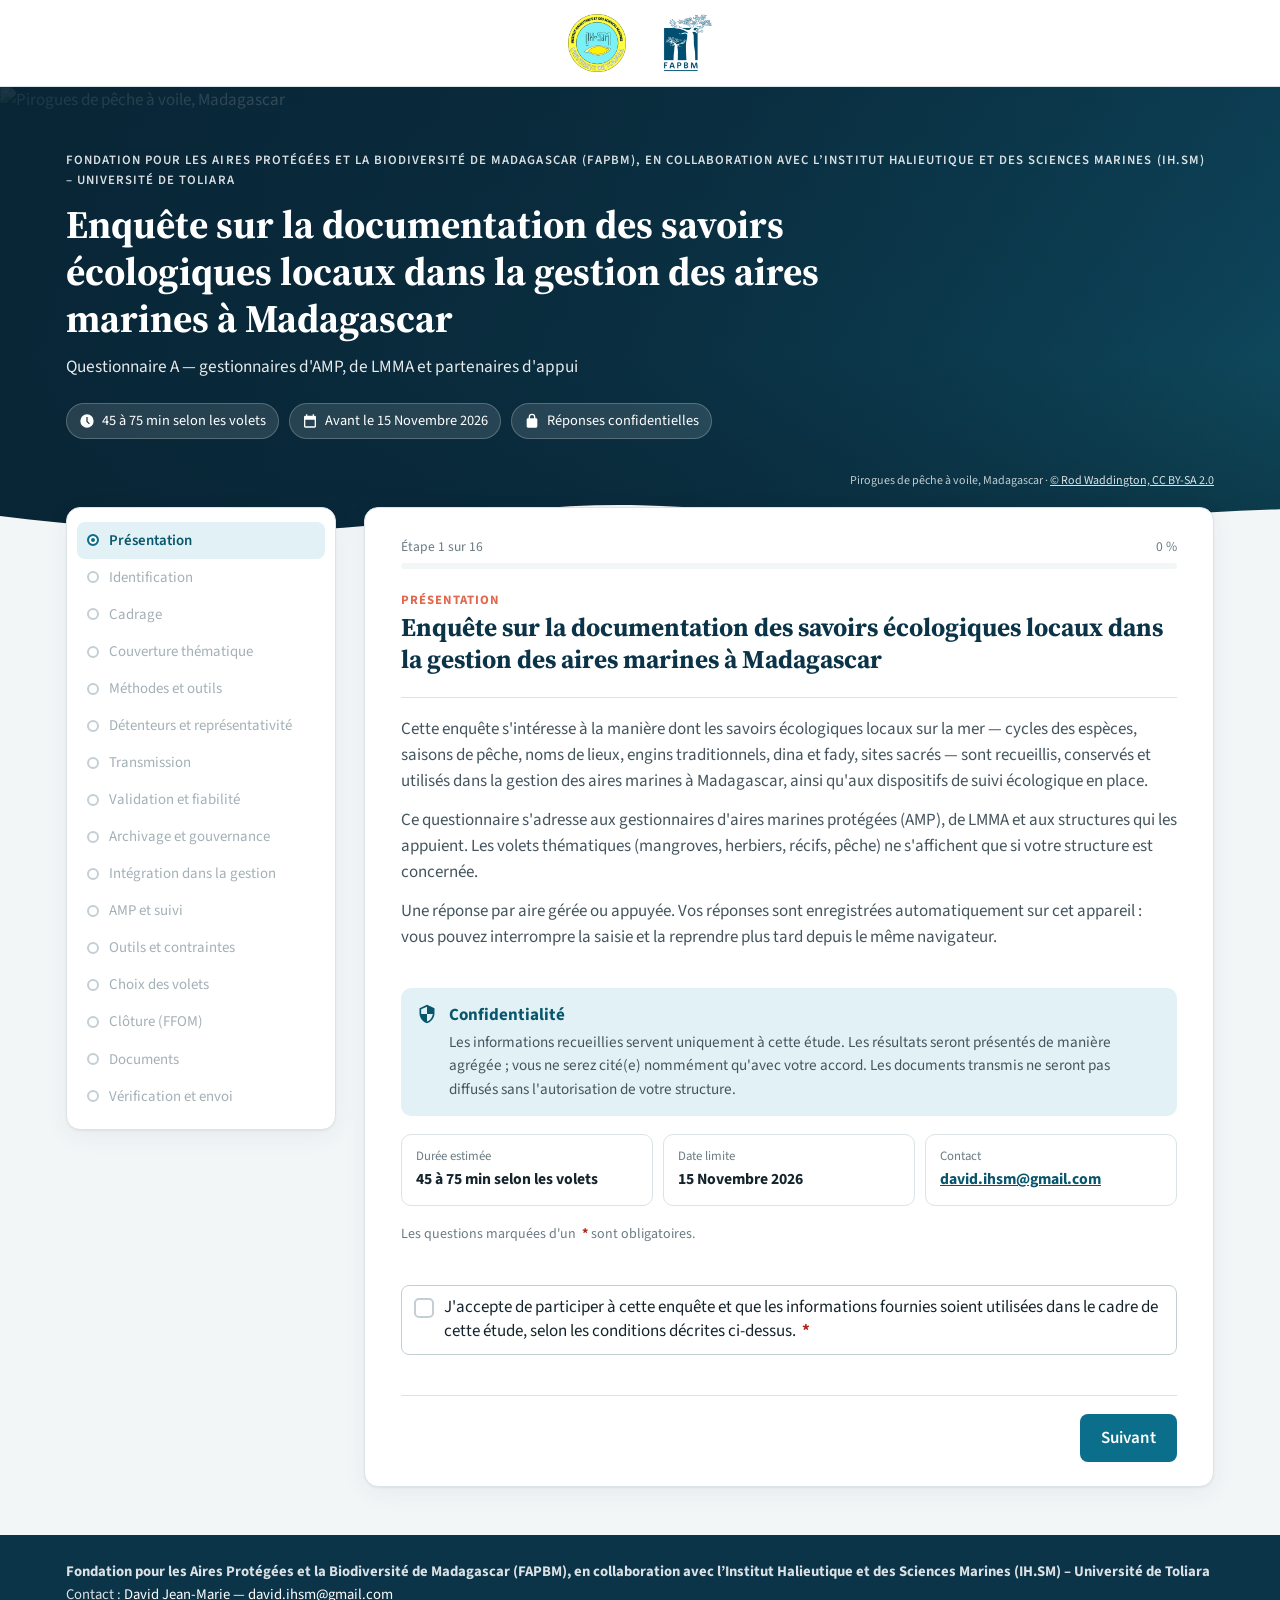
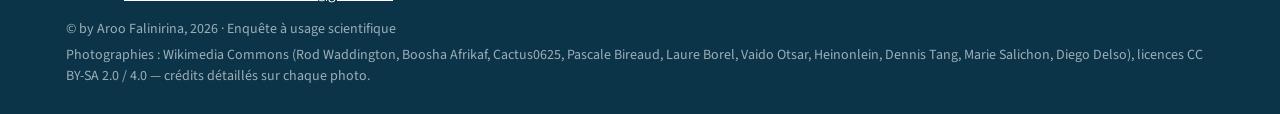
==== index.html @ 7b1e7fd5 "first commit" ====
<!doctype html>
<html lang="fr">
<head>
  <meta charset="utf-8">
  <meta name="viewport" content="width=device-width, initial-scale=1">
  <title>Enquête CET — Questionnaire gestionnaires</title>
  <meta name="description" content="Enquête sur la documentation des savoirs écologiques locaux dans la gestion des aires marines à Madagascar — questionnaire gestionnaires.">
  <meta name="robots" content="noindex">
  <link rel="icon" href="assets/img/favicon.svg" type="image/svg+xml">
  <link rel="preconnect" href="https://fonts.googleapis.com">
  <link rel="preconnect" href="https://fonts.gstatic.com" crossorigin>
  <link href="https://fonts.googleapis.com/css2?family=Source+Sans+3:wght@400;500;600;700&family=Source+Serif+4:opsz,wght@8..60,600;8..60,700&display=swap" rel="stylesheet">
  <link rel="stylesheet" href="assets/css/style.css">
</head>
<body>
  <header class="topbar">
    <div class="wrap">
      <ul class="logos" id="logos" aria-label="Institutions partenaires"></ul>
    </div>
  </header>

  <section class="hero">
    <div class="hero-photo" id="heroPhoto" aria-hidden="true"></div>
    <div class="wrap hero-inner">
      <p class="hero-org" id="heroOrganizer"></p>
      <h1 id="heroTitle"></h1>
      <p class="hero-sub" id="heroSubtitle"></p>
      <ul class="chips">
        <li><svg viewBox="0 0 24 24" width="16" height="16" aria-hidden="true"><path fill="currentColor" d="M12 2a10 10 0 1 0 0 20 10 10 0 0 0 0-20zm1 10.4 3.2 3.2-1.4 1.4-3.8-3.8V6h2v6.4z"/></svg><span id="chipTime"></span></li>
        <li><svg viewBox="0 0 24 24" width="16" height="16" aria-hidden="true"><path fill="currentColor" d="M19 4h-1V2h-2v2H8V2H6v2H5a2 2 0 0 0-2 2v14a2 2 0 0 0 2 2h14a2 2 0 0 0 2-2V6a2 2 0 0 0-2-2zm0 16H5V10h14v10z"/></svg><span>Avant le <span id="chipDeadline"></span></span></li>
        <li><svg viewBox="0 0 24 24" width="16" height="16" aria-hidden="true"><path fill="currentColor" d="M18 8h-1V6A5 5 0 0 0 7 6v2H6a2 2 0 0 0-2 2v10c0 1.1.9 2 2 2h12a2 2 0 0 0 2-2V10a2 2 0 0 0-2-2zM9 6a3 3 0 0 1 6 0v2H9V6z"/></svg>Réponses confidentielles</li>
      </ul>
    </div>
    <p class="hero-credit wrap small" id="heroCredit"></p>
    <svg class="hero-wave" viewBox="0 0 1440 60" preserveAspectRatio="none" aria-hidden="true"><path d="M0 30c120 20 240 30 360 20S600 10 720 14s240 30 360 30 240-20 360-24v40H0z" fill="var(--bg)"/></svg>
  </section>

  <main class="wrap" id="app">
    <div class="layout">
      <aside class="sidebar" aria-label="Étapes du questionnaire">
        <button type="button" class="nav-toggle" id="navToggle" aria-controls="stepList">
          <span class="muted small">Étape en cours</span><strong id="mobileStepName"></strong>
          <svg viewBox="0 0 24 24" width="20" height="20" aria-hidden="true"><path fill="currentColor" d="M7 10l5 5 5-5z"/></svg>
        </button>
        <nav><ol class="step-list" id="stepList"></ol></nav>
      </aside>

      <div class="panel" id="formTop">
        <div class="progress-wrap">
          <div class="progress-meta"><span id="progressLabel"></span><span id="progressPct"></span></div>
          <div class="progress" role="progressbar" aria-valuemin="0" aria-valuemax="100" aria-valuenow="0"><div class="progress-bar" id="progressBar"></div></div>
        </div>

        <div class="draft-banner" id="draftBanner" hidden>
          <p><strong>Un brouillon a été retrouvé sur cet appareil.</strong> Souhaitez-vous reprendre là où vous vous étiez arrêté(e) ? <span class="muted small">(les fichiers joints devront être ajoutés à nouveau)</span></p>
          <div><button type="button" class="btn btn-primary btn-sm" id="btnResume">Reprendre</button>
          <button type="button" class="btn btn-ghost btn-sm" id="btnRestart">Recommencer</button></div>
        </div>

        <form id="form" novalidate>
          <div id="stepContainer"></div>
          <div class="form-nav">
            <button type="button" class="btn btn-ghost" id="btnPrev">← Précédent</button>
            <span class="save-state muted small" id="saveState" aria-live="polite"></span>
            <button type="button" class="btn btn-primary" id="btnNext">Suivant</button>
          </div>
        </form>
      </div>
    </div>
  </main>

  <footer class="footer">
    <div class="wrap footer-inner">
      <p><strong id="footerOrganizer"></strong><br>Contact : <a id="footerContact" href="#"></a></p>
      <p class="muted small">©  by Aroo Falinirina, <span id="footerYear"></span> · Enquête à usage scientifique<br><span id="photoCredits"></span></p>
    </div>
  </footer>

  <script src="assets/js/survey-config.js"></script>
  <script src="assets/js/app.js"></script>
</body>
</html>
---- assets/css/style.css ----
/* ============================================================
   Enquête CET (gestionnaires) — feuille de style
   Couleurs principales : modifier les variables ci-dessous
   ============================================================ */
:root {
  color-scheme: light;
  --navy: #0b3448;
  --navy-2: #0f4c63;
  --accent: #0b6e8a;          /* bleu lagon (boutons, sélection) */
  --accent-strong: #08566c;
  --accent-soft: #e2f1f5;
  --coral: #e2674f;           /* corail (accents, progression) */
  --coral-soft: #fcebe7;
  --seagrass: var(--coral);   /* alias conservé pour compatibilité avec la feuille herbiers */
  --bg: #f3f6f7;
  --surface: #ffffff;
  --ink: #15242c;
  --ink-2: #44555e;
  --muted: #6b7b83;
  --line: #dbe3e6;
  --line-strong: #c3cfd4;
  --danger: #b42318;
  --danger-soft: #fdecea;
  --warn-soft: #fff6e5;
  --radius: 10px;
  --shadow: 0 1px 2px rgba(11, 52, 72, .06), 0 6px 24px rgba(11, 52, 72, .06);
  --font: "Source Sans 3", system-ui, -apple-system, "Segoe UI", Roboto, sans-serif;
  --serif: "Source Serif 4", Georgia, serif;
}

* { box-sizing: border-box; }
html { scroll-behavior: smooth; }
body { margin: 0; background: var(--bg); color: var(--ink); font: 400 17px/1.55 var(--font); -webkit-font-smoothing: antialiased; }
a { color: var(--accent-strong); }
[hidden] { display: none !important; }
.wrap { max-width: 1180px; margin: 0 auto; padding: 0 16px; }
.muted { color: var(--muted); }
.small { font-size: .875rem; }
code { background: var(--accent-soft); padding: 2px 6px; border-radius: 4px; font-size: .95em; }

/* ---------- barre des logos ---------- */
.topbar { background: var(--surface); border-bottom: 1px solid var(--line); }
.logos { list-style: none; margin: 0; padding: 14px 0; display: flex; flex-wrap: wrap; gap: 14px 36px; align-items: center; justify-content: center; }
.logo img { display: block; height: 58px; width: auto; max-width: 170px; object-fit: contain; }
.logo-fallback { display: inline-flex; align-items: center; height: 58px; padding: 0 14px; border: 1px dashed var(--line-strong); border-radius: 6px; color: var(--muted); font-size: .8rem; }

/* ---------- bandeau ---------- */
.hero { position: relative; color: #fff; background: linear-gradient(160deg, var(--navy) 0%, var(--navy-2) 70%, #136070 100%); overflow: hidden; }
.hero-photo { position: absolute; inset: 0; }
.hero-photo img { width: 100%; height: 100%; object-fit: cover; object-position: center 55%; display: block; }
/* voile sombre pour garantir la lisibilité du texte sur la photo */
.hero::after { content: ""; position: absolute; inset: 0; background: linear-gradient(90deg, rgba(8, 36, 52, .92) 0%, rgba(8, 36, 52, .72) 45%, rgba(8, 36, 52, .25) 100%), linear-gradient(0deg, rgba(8, 36, 52, .55), transparent 40%); pointer-events: none; }
.hero-inner { position: relative; z-index: 1; padding: 64px 16px 96px; }
.hero-credit { position: absolute; z-index: 1; right: 0; left: 0; bottom: 44px; margin: 0 auto; text-align: right; color: rgba(255,255,255,.75); font-size: .75rem; }
.hero-credit a { color: rgba(255,255,255,.85); }
.hero-org { margin: 0 0 10px; text-transform: uppercase; letter-spacing: .08em; font-size: .8rem; font-weight: 600; opacity: .85; }
.hero h1 { font-family: var(--serif); font-weight: 700; font-size: clamp(1.6rem, 3.2vw, 2.45rem); line-height: 1.2; margin: 0 0 12px; max-width: 860px; }
.hero-sub { margin: 0 0 22px; max-width: 760px; font-size: 1.08rem; opacity: .9; }
.chips { list-style: none; margin: 0; padding: 0; display: flex; flex-wrap: wrap; gap: 10px; }
.chips li { display: inline-flex; align-items: center; gap: 7px; padding: 6px 12px; border-radius: 999px; background: rgba(255,255,255,.12); border: 1px solid rgba(255,255,255,.22); font-size: .9rem; }
.chips span { margin-left: 0; }
.hero-wave { position: absolute; z-index: 1; bottom: -1px; left: 0; width: 100%; height: 40px; }

/* ---------- mise en page ---------- */
.layout { display: grid; grid-template-columns: 270px 1fr; gap: 28px; align-items: start; margin-top: -28px; position: relative; z-index: 2; padding-bottom: 48px; }
.panel { background: var(--surface); border: 1px solid var(--line); border-radius: 14px; box-shadow: var(--shadow); padding: 28px 36px 24px; min-width: 0; }

/* ---------- barre latérale ---------- */
.sidebar { position: sticky; top: 16px; background: var(--surface); border: 1px solid var(--line); border-radius: 14px; box-shadow: var(--shadow); padding: 14px 10px; max-height: calc(100vh - 32px); overflow: auto; }
.nav-toggle { display: none; }
.step-list, .step-list ol { list-style: none; margin: 0; padding: 0; }
.step-group { margin: 10px 0 4px; padding-top: 10px; border-top: 1px solid var(--line); }
.group-title { display: block; padding: 0 10px 4px; font-size: .74rem; text-transform: uppercase; letter-spacing: .06em; font-weight: 700; color: var(--accent-strong); overflow: hidden; text-overflow: ellipsis; white-space: nowrap; }
.step-link { display: flex; align-items: center; gap: 10px; width: 100%; padding: 7px 10px; border: 0; background: none; border-radius: 8px; text-align: left; font: inherit; font-size: .93rem; color: var(--ink-2); cursor: pointer; }
.step-link:hover:not(:disabled) { background: var(--bg); }
.step-link:disabled { cursor: default; color: #a3b0b6; }
.step-dot { flex: none; width: 12px; height: 12px; border-radius: 50%; border: 2px solid var(--line-strong); background: var(--surface); }
.step-link.is-done .step-dot { background: var(--accent); border-color: var(--accent); }
.step-link.is-current { background: var(--accent-soft); color: var(--accent-strong); font-weight: 600; }
.step-link.is-current .step-dot { border-color: var(--accent); box-shadow: inset 0 0 0 2px #fff; background: var(--accent); }

/* ---------- progression ---------- */
.progress-wrap { margin-bottom: 22px; }
.progress-meta { display: flex; justify-content: space-between; font-size: .85rem; color: var(--muted); margin-bottom: 6px; }
.progress { height: 6px; background: var(--bg); border-radius: 999px; overflow: hidden; }
.progress-bar { height: 100%; width: 0; background: linear-gradient(90deg, var(--accent), var(--coral)); transition: width .35s ease; }

/* ---------- en-tête d'étape ---------- */
.eyebrow { margin: 0 0 4px; font-size: .8rem; text-transform: uppercase; letter-spacing: .08em; font-weight: 700; color: var(--coral); }
.step-head { margin-bottom: 18px; padding-bottom: 16px; border-bottom: 1px solid var(--line); }
.step-head h2 { font-family: var(--serif); font-size: 1.6rem; line-height: 1.25; margin: 0 0 6px; color: var(--navy); }
.step-head p { margin: 4px 0 0; }
.method-banner { display: flex; flex-wrap: wrap; align-items: center; gap: 8px 12px; margin-bottom: 14px; padding: 10px 14px; background: linear-gradient(90deg, var(--accent-soft), var(--coral-soft)); border-left: 4px solid var(--seagrass); border-radius: 8px; }
.method-tag { font-size: .78rem; font-weight: 700; text-transform: uppercase; letter-spacing: .05em; color: var(--seagrass); }
.sub-section { font-size: 1.02rem; color: var(--navy); margin: 30px 0 4px; padding-top: 18px; border-top: 1px dashed var(--line); }
.sub-section:first-of-type { border-top: 0; padding-top: 0; margin-top: 8px; }

/* ---------- photos ---------- */
.photo { position: relative; margin: 0; overflow: hidden; border-radius: var(--radius); background: var(--navy-2); }
.photo img { display: block; width: 100%; height: 100%; object-fit: cover; }
.photo figcaption { position: absolute; left: 0; right: 0; bottom: 0; display: flex; flex-wrap: wrap; justify-content: space-between; gap: 2px 10px; padding: 22px 12px 8px; font-size: .78rem; color: #fff; background: linear-gradient(0deg, rgba(8, 36, 52, .85), transparent); }
.photo figcaption a { color: rgba(255,255,255,.8); text-decoration: none; }
.photo figcaption a:hover { text-decoration: underline; }
.photo.no-photo { display: none; }
.photo-banner { height: 170px; margin: 0 0 22px; }
.photo-mosaic { display: grid; grid-template-columns: 1.4fr 1fr 1fr; gap: 10px; margin: 20px 0 6px; }
.photo-mosaic .photo { height: 190px; }
.photo-thanks { height: 240px; margin: -48px -28px 24px; border-radius: 14px 14px 0 0; }
.footer #photoCredits { display: inline-block; margin-top: 4px; }

/* ---------- accueil ---------- */
.intro p { margin: 0 0 12px; color: var(--ink-2); }
.notice { display: flex; gap: 12px; padding: 14px 16px; margin: 18px 0; border-radius: var(--radius); background: var(--accent-soft); color: var(--accent-strong); }
.notice svg { flex: none; margin-top: 2px; }
.notice p { margin: 2px 0 0; color: var(--ink-2); font-size: .95rem; }
.facts { list-style: none; margin: 18px 0; padding: 0; display: grid; grid-template-columns: repeat(3, 1fr); gap: 10px; }
.facts li { padding: 12px 14px; border: 1px solid var(--line); border-radius: var(--radius); }
.facts span { display: block; font-size: .8rem; color: var(--muted); }
.facts strong { font-size: .98rem; word-break: break-word; }

/* ---------- questions ---------- */
.q { padding: 18px 0; border-bottom: 1px solid #edf1f2; scroll-margin-top: 90px; }
.q:last-child { border-bottom: 0; }
.q-head { display: flex; gap: 10px; align-items: baseline; }
.q-num { flex: none; display: inline-block; min-width: 38px; padding: 1px 6px; border-radius: 5px; background: var(--bg); color: var(--muted); font-size: .78rem; font-weight: 700; text-align: center; }
.q-label { font-weight: 600; color: var(--ink); }
.req { color: var(--danger); margin-left: 3px; font-weight: 700; }
.q-help { margin: 4px 0 0 48px; font-size: .9rem; color: var(--muted); }
.q-field { margin: 10px 0 0 48px; }
.q-error { margin: 6px 0 0 48px; color: var(--danger); font-size: .9rem; font-weight: 600; min-height: 0; }
.q-error:empty { display: none; }
.q.has-error .input { border-color: var(--danger); }
.q.has-error .choice { border-color: #f1b8b2; }

.input { width: 100%; padding: 10px 12px; font: inherit; font-size: 1rem; color: var(--ink); background: #fff; border: 1px solid var(--line-strong); border-radius: 8px; transition: border-color .15s, box-shadow .15s; }
.input:focus { outline: none; border-color: var(--accent); box-shadow: 0 0 0 3px rgba(15, 118, 110, .15); }
textarea.input { resize: vertical; min-height: 96px; }
.num-wrap { display: flex; align-items: center; gap: 8px; max-width: 240px; }
.unit { color: var(--muted); font-weight: 600; }
select.input { appearance: none; background: #fff url("data:image/svg+xml,%3Csvg xmlns='http://www.w3.org/2000/svg' width='12' height='8'%3E%3Cpath d='M1 1l5 5 5-5' fill='none' stroke='%236b7b83' stroke-width='2'/%3E%3C/svg%3E") no-repeat right 12px center; padding-right: 34px; }

/* choix */
.choices { display: grid; gap: 8px; }
.choices-2col { grid-template-columns: repeat(2, minmax(0, 1fr)); }
.choice { position: relative; display: flex; gap: 10px; align-items: flex-start; padding: 10px 12px; border: 1px solid var(--line); border-radius: 8px; cursor: pointer; background: #fff; transition: border-color .15s, background .15s; }
.choice:hover { border-color: var(--line-strong); background: #fafcfc; }
.choice input { position: absolute; opacity: 0; width: 1px; height: 1px; }
.mark { flex: none; width: 20px; height: 20px; margin-top: 2px; border: 2px solid var(--line-strong); background: #fff; display: grid; place-items: center; transition: all .15s; }
.choice input[type="radio"] + .mark { border-radius: 50%; }
.choice input[type="checkbox"] + .mark { border-radius: 5px; }
.choice input:checked + .mark { border-color: var(--accent); background: var(--accent); }
.choice input[type="radio"]:checked + .mark { box-shadow: inset 0 0 0 3px #fff; }
.choice input[type="checkbox"]:checked + .mark::after { content: ""; width: 5px; height: 10px; border: solid #fff; border-width: 0 2px 2px 0; transform: rotate(45deg) translate(-1px, -1px); }
.choice:has(input:checked) { border-color: var(--accent); background: var(--accent-soft); }
.choice input:focus-visible + .mark { box-shadow: 0 0 0 3px rgba(15, 118, 110, .25); }
.choice.is-disabled { opacity: .5; cursor: not-allowed; }
.choice-text { line-height: 1.4; }
.choice-consent { margin-top: 8px; border-color: var(--line-strong); }
.other-wrap { margin-top: 8px; }
.explain-label { display: block; margin: 12px 0 6px; font-weight: 600; font-size: .95rem; color: var(--ink-2); }

/* nombre + unité, grilles */
.input-unit { width: auto; min-width: 84px; }
.grid-rows { display: grid; gap: 8px; max-width: 560px; }
.grid-row { display: grid; grid-template-columns: 1fr 200px; align-items: center; gap: 12px; padding: 6px 0; border-bottom: 1px dashed var(--line); }
.grid-row:last-child { border-bottom: 0; }

/* échelle 1–5 */
.scale { display: grid; grid-template-columns: repeat(5, 1fr); gap: 8px; }
.scale-item { cursor: pointer; }
.scale-item input { position: absolute; opacity: 0; width: 1px; height: 1px; }
.scale-box { display: flex; flex-direction: column; align-items: center; gap: 2px; height: 100%; padding: 10px 6px; border: 1px solid var(--line); border-radius: 8px; text-align: center; transition: all .15s; }
.scale-num { font-size: 1.25rem; font-weight: 700; color: var(--navy); }
.scale-txt { font-size: .8rem; line-height: 1.25; color: var(--muted); }
.scale-item:hover .scale-box { border-color: var(--line-strong); }
.scale-item input:checked + .scale-box { background: var(--accent); border-color: var(--accent); }
.scale-item input:checked + .scale-box .scale-num, .scale-item input:checked + .scale-box .scale-txt { color: #fff; }
.scale-item input:focus-visible + .scale-box { box-shadow: 0 0 0 3px rgba(15, 118, 110, .25); }

/* classement */
.rank { display: grid; gap: 8px; max-width: 560px; }
.rank-row { display: flex; align-items: center; gap: 10px; }
.rank-badge { flex: none; width: 30px; height: 30px; border-radius: 50%; display: grid; place-items: center; background: var(--navy); color: #fff; font-weight: 700; }

/* photos */
.dropzone { display: grid; place-items: center; gap: 2px; padding: 26px 16px; border: 2px dashed var(--line-strong); border-radius: var(--radius); text-align: center; color: var(--accent-strong); cursor: pointer; background: #fafcfc; transition: all .15s; }
.dropzone p { margin: 0; color: var(--ink-2); }
.dropzone:hover, .dropzone.is-over, .dropzone:focus { outline: none; border-color: var(--accent); background: var(--accent-soft); }
.thumbs { list-style: none; padding: 0; margin: 12px 0 0; display: grid; grid-template-columns: repeat(auto-fill, minmax(150px, 1fr)); gap: 10px; }
.thumbs li { position: relative; border: 1px solid var(--line); border-radius: 8px; overflow: hidden; background: #fff; }
.thumbs img { display: block; width: 100%; height: 110px; object-fit: cover; }
.doc-icon { display: grid; place-items: center; height: 110px; background: var(--accent-soft); color: var(--accent-strong); font-weight: 700; letter-spacing: .05em; }
.thumb-name { display: block; padding: 6px 8px; font-size: .8rem; word-break: break-all; }
.thumb-del { position: absolute; top: 6px; right: 6px; width: 26px; height: 26px; border: 0; border-radius: 50%; background: rgba(0,0,0,.6); color: #fff; font-size: 18px; line-height: 1; cursor: pointer; }

/* ---------- navigation ---------- */
.form-nav { display: flex; align-items: center; justify-content: space-between; gap: 12px; margin-top: 22px; padding-top: 18px; border-top: 1px solid var(--line); }
.btn { display: inline-flex; align-items: center; justify-content: center; gap: 8px; padding: 10px 20px; font: inherit; font-weight: 600; border-radius: 8px; border: 1px solid transparent; cursor: pointer; transition: all .15s; text-decoration: none; }
.btn-primary { background: var(--accent); color: #fff; }
.btn-primary:hover:not(:disabled) { background: var(--accent-strong); }
.btn-primary:disabled { background: #9fb9b6; cursor: not-allowed; }
.btn-ghost { background: #fff; color: var(--ink-2); border-color: var(--line-strong); }
.btn-ghost:hover { border-color: var(--accent); color: var(--accent-strong); }
.btn-sm { padding: 6px 12px; font-size: .88rem; }
.btn-lg { padding: 14px 28px; font-size: 1.05rem; }
.btn:focus-visible { outline: 3px solid rgba(15, 118, 110, .35); outline-offset: 2px; }
.save-state { text-align: center; }
#btnPrev[hidden] + .save-state { margin-right: auto; }

.draft-banner { display: flex; flex-wrap: wrap; gap: 10px 16px; align-items: center; justify-content: space-between; padding: 12px 16px; margin-bottom: 18px; background: var(--warn-soft); border: 1px solid #f4dcae; border-radius: var(--radius); }
.draft-banner p { margin: 0; flex: 1 1 320px; }
.draft-banner div { display: flex; gap: 8px; }

/* ---------- récapitulatif ---------- */
.recap-block { border: 1px solid var(--line); border-radius: var(--radius); margin-bottom: 14px; overflow: hidden; }
.recap-block header { display: flex; justify-content: space-between; align-items: center; gap: 12px; padding: 10px 16px; background: #f8fafb; border-bottom: 1px solid var(--line); }
.recap-block h3 { margin: 0; font-size: 1.02rem; color: var(--navy); }
.recap-block.is-incomplete { border-color: #f1b8b2; }
.recap-block dl { margin: 0; padding: 4px 16px 10px; }
.recap-row { display: grid; grid-template-columns: minmax(0, 1.3fr) minmax(0, 1fr); gap: 4px 20px; padding: 8px 0; border-bottom: 1px solid #f0f3f4; font-size: .92rem; }
.recap-row:last-child { border-bottom: 0; }
.recap-row dt { color: var(--ink-2); }
.recap-row dd { margin: 0; font-weight: 600; word-break: break-word; }
.warn { margin: 10px 16px; padding: 8px 12px; border-radius: 6px; background: var(--danger-soft); color: var(--danger); font-size: .92rem; font-weight: 600; }
.ok { margin: 10px 0; padding: 8px 12px; border-radius: 6px; background: var(--accent-soft); color: var(--accent-strong); }
.submit-zone { display: flex; flex-direction: column; align-items: center; gap: 12px; margin: 26px 0 6px; }
.submit-zone .warn { margin: 0; }
.hp { position: absolute; left: -9999px; }
.spinner { width: 16px; height: 16px; border: 2px solid rgba(255,255,255,.4); border-top-color: #fff; border-radius: 50%; animation: spin .8s linear infinite; }
@keyframes spin { to { transform: rotate(360deg); } }

.thanks { max-width: 640px; margin: -28px auto 60px; text-align: center; padding: 48px 28px; position: relative; z-index: 2; overflow: hidden; }
.thanks h2 { font-family: var(--serif); color: var(--navy); font-size: 1.8rem; margin: 14px 0 6px; }

/* ---------- pied de page ---------- */
.footer { background: var(--navy); color: rgba(255,255,255,.85); padding: 26px 0; font-size: .92rem; }
.footer a { color: #fff; }
.footer .muted { color: rgba(255,255,255,.6); }
.footer-inner { display: flex; flex-wrap: wrap; justify-content: space-between; gap: 12px; align-items: flex-end; }
.footer p { margin: 0; }

/* ---------- mobile ---------- */
@media (max-width: 900px) {
  .layout { grid-template-columns: 1fr; gap: 12px; margin-top: -24px; }
  .sidebar { position: sticky; top: 0; z-index: 10; padding: 0; border-radius: 12px; max-height: none; overflow: visible; }
  .nav-toggle { display: grid; grid-template-columns: 1fr auto; grid-template-rows: auto auto; align-items: center; width: 100%; padding: 10px 14px; background: none; border: 0; font: inherit; text-align: left; cursor: pointer; }
  .nav-toggle strong { grid-row: 2; color: var(--navy); }
  .nav-toggle svg { grid-row: 1 / 3; grid-column: 2; transition: transform .2s; }
  .sidebar nav { display: none; padding: 0 8px 10px; max-height: 60vh; overflow: auto; border-top: 1px solid var(--line); }
  body.nav-open .sidebar nav { display: block; }
  body.nav-open .nav-toggle svg { transform: rotate(180deg); }
  .panel { padding: 20px 16px 18px; }
  .facts { grid-template-columns: 1fr; }
  .choices-2col { grid-template-columns: 1fr; }
  .q-help, .q-field, .q-error { margin-left: 0; }
  .scale { grid-template-columns: 1fr; }
  .scale-box { flex-direction: row; justify-content: flex-start; gap: 12px; padding: 8px 12px; text-align: left; }
  .scale-num { font-size: 1.05rem; min-width: 18px; }
  .recap-row { grid-template-columns: 1fr; }
  .logo img { height: 42px; max-width: 120px; }
  .logos { gap: 12px 22px; }
  .hero-inner { padding: 36px 16px 80px; }
  .hero-credit { bottom: 40px; text-align: left; padding: 0 16px; }
  .photo-banner { height: 120px; margin: 0 0 18px; }
  .photo-mosaic { grid-template-columns: 1fr 1fr; }
  .photo-mosaic .photo:first-child { grid-column: 1 / -1; }
  .photo-mosaic .photo { height: 150px; }
  .grid-row { grid-template-columns: 1fr; gap: 4px; }
  .form-nav { flex-wrap: wrap; }
  .save-state { order: 3; width: 100%; }
}

@media print {
  .topbar, .sidebar, .form-nav, .hero-wave { display: none; }
  .layout { display: block; margin: 0; }
}
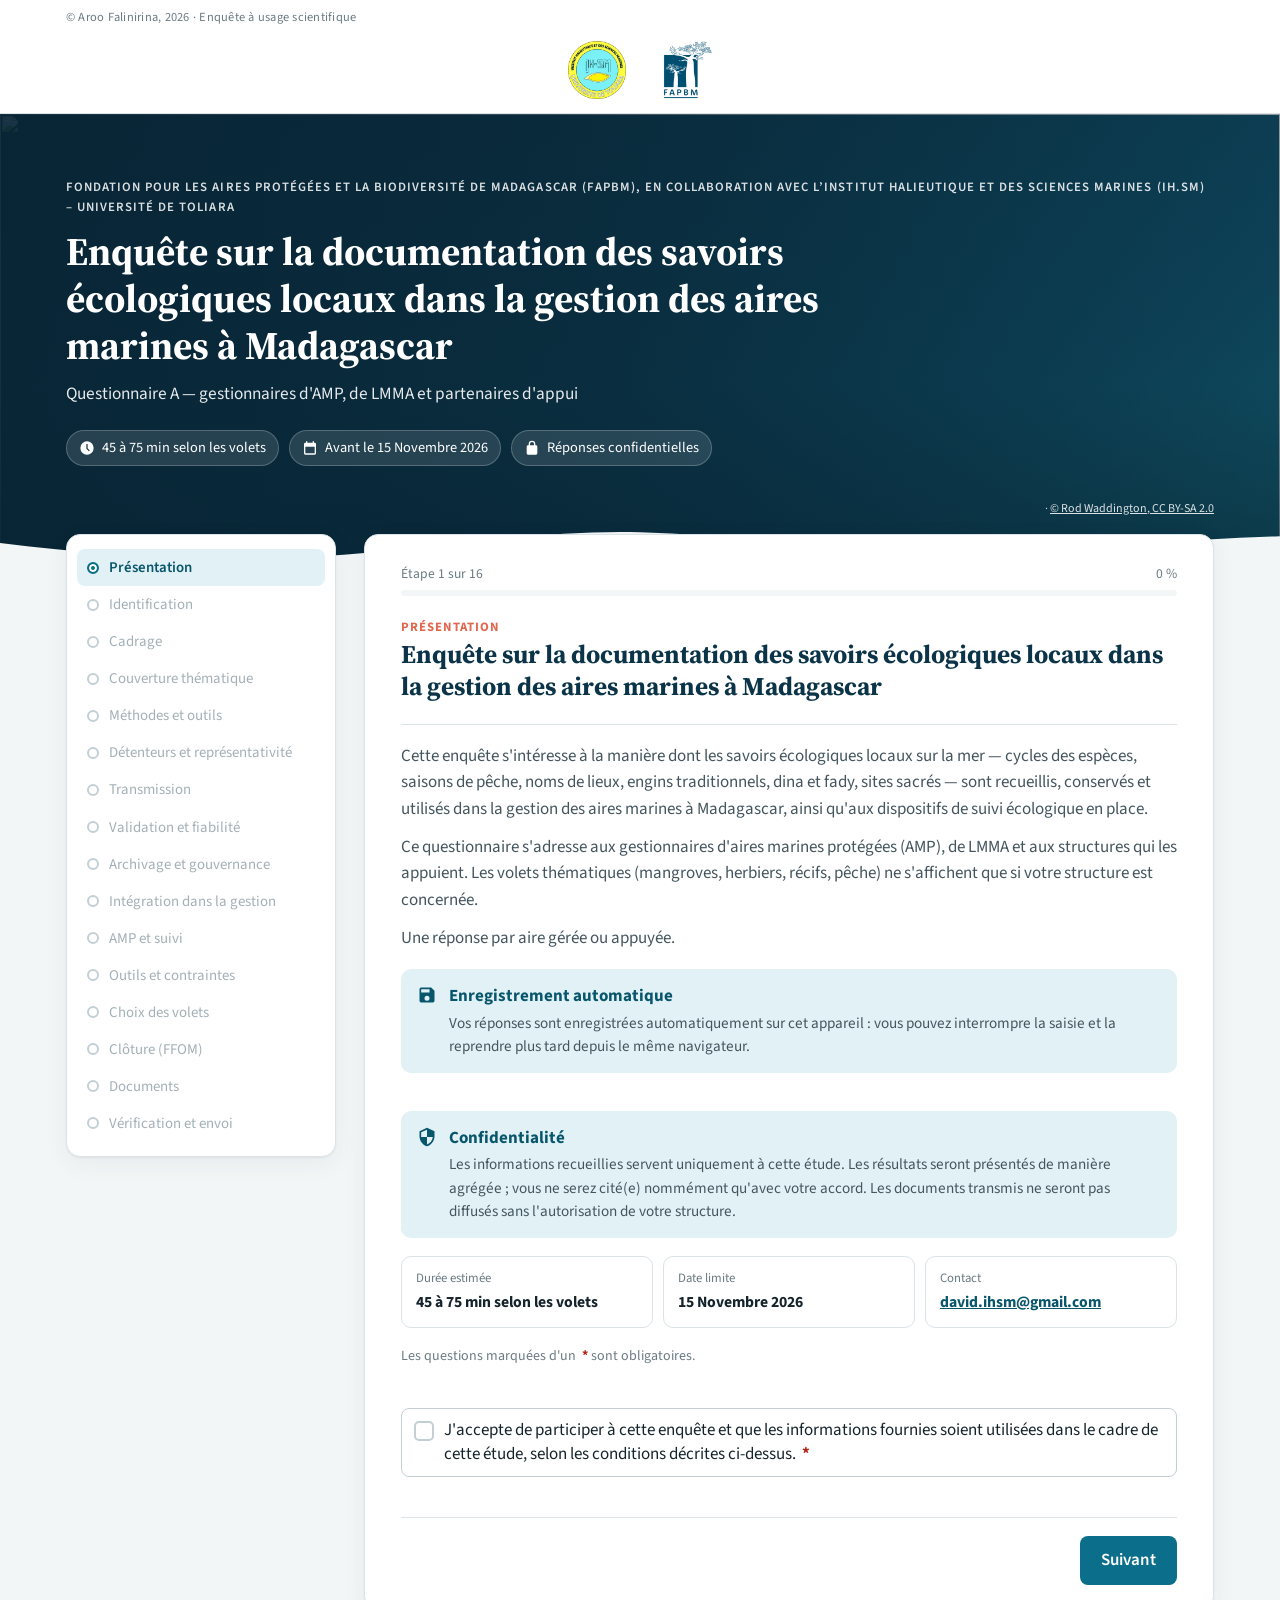
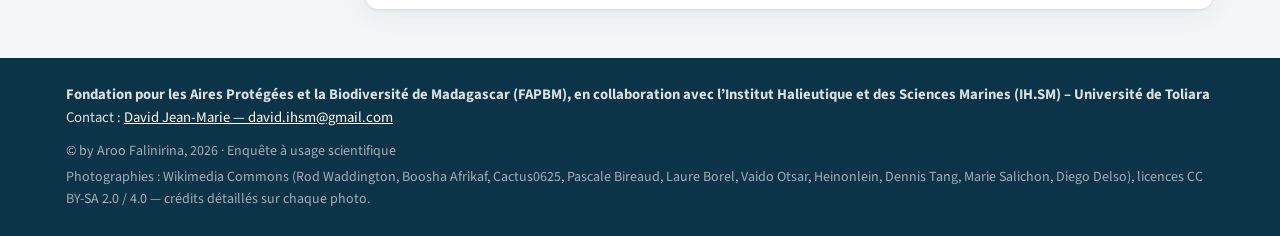
==== commit 9244069a: "update caption" ====
--- a/index.html
+++ b/index.html
@@ -15,6 +15,7 @@
 <body>
   <header class="topbar">
     <div class="wrap">
+    <p class="topbar-note">©  Aroo Falinirina, <span id="headerYear"></span> · Enquête à usage scientifique</p>
       <ul class="logos" id="logos" aria-label="Institutions partenaires"></ul>
     </div>
   </header>
--- a/assets/css/style.css
+++ b/assets/css/style.css
@@ -40,6 +40,7 @@
 
 /* ---------- barre des logos ---------- */
 .topbar { background: var(--surface); border-bottom: 1px solid var(--line); }
+.topbar-note { margin: 0; padding: 8px 0 0; text-align: left; font-size: .78rem; letter-spacing: .02em; color: var(--muted); }
 .logos { list-style: none; margin: 0; padding: 14px 0; display: flex; flex-wrap: wrap; gap: 14px 36px; align-items: center; justify-content: center; }
 .logo img { display: block; height: 58px; width: auto; max-width: 170px; object-fit: contain; }
 .logo-fallback { display: inline-flex; align-items: center; height: 58px; padding: 0 14px; border: 1px dashed var(--line-strong); border-radius: 6px; color: var(--muted); font-size: .8rem; }
